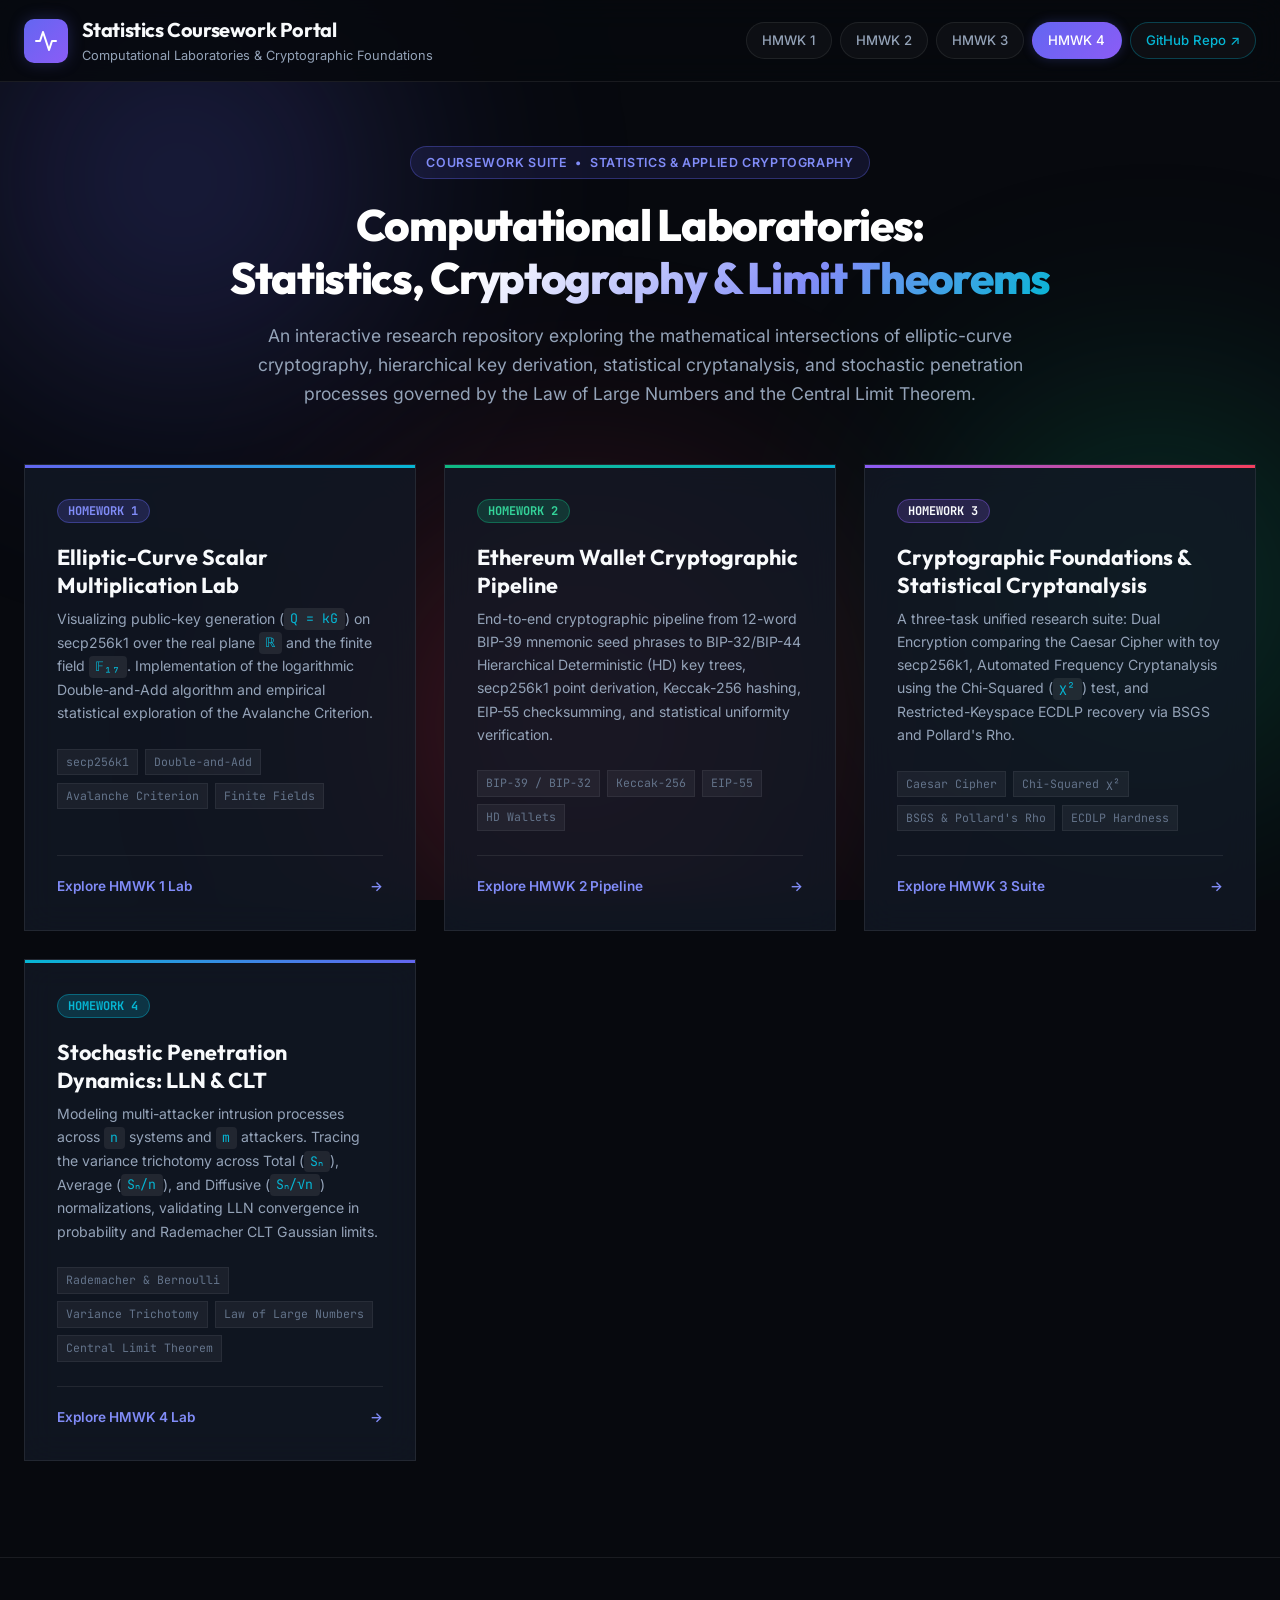
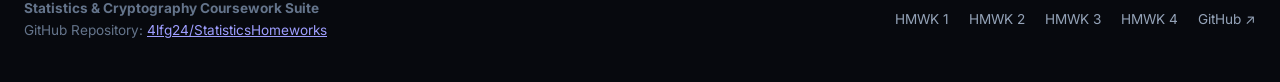
==== index.html @ ec88a66c "Add root portal index.html and HMWK4 navigation link to HMWK3" ====
<!DOCTYPE html>
<html lang="en">

<head>
  <meta charset="UTF-8">
  <meta name="viewport" content="width=device-width, initial-scale=1.0">
  <title>Statistics & Cryptography Research Suite | Homeworks Portal</title>
  <meta name="description"
    content="Unified portal for coursework in Statistics and Cryptography. Interactive laboratories exploring Elliptic-Curve Cryptography, Ethereum Wallet Key Derivation, Statistical Cryptanalysis, and Stochastic Penetration Processes (LLN & CLT).">
  <link rel="preconnect" href="https://fonts.googleapis.com">
  <link rel="preconnect" href="https://fonts.gstatic.com" crossorigin>
  <link
    href="https://fonts.googleapis.com/css2?family=Inter:wght@300;400;500;600;700&family=JetBrains+Mono:wght@400;500;600;700&family=Outfit:wght@500;600;700;800&family=Plus+Jakarta+Sans:wght@500;600;700;800&display=swap"
    rel="stylesheet">
  <link rel="stylesheet" href="HMWK3/home.css">
  <style>
    /* Specific enhancements for Root Master Hub */
    .master-badge {
      display: inline-flex;
      align-items: center;
      gap: 0.5rem;
      padding: 0.35rem 0.95rem;
      border-radius: var(--radius-full);
      background: rgba(99, 102, 241, 0.12);
      border: 1px solid var(--border-accent);
      color: var(--indigo-light);
      font-size: 0.78rem;
      font-weight: 600;
      letter-spacing: 0.05em;
      text-transform: uppercase;
      margin-bottom: 1.25rem;
    }
    .hw-badge-num {
      padding: 0.2rem 0.65rem;
      border-radius: var(--radius-full);
      font-weight: 700;
      font-size: 0.75rem;
      font-family: var(--font-mono);
      text-transform: uppercase;
    }
    .badge-hw1 { background: rgba(99, 102, 241, 0.2); color: var(--indigo-light); border: 1px solid rgba(99, 102, 241, 0.4); }
    .badge-hw2 { background: rgba(16, 185, 129, 0.2); color: var(--emerald-light); border: 1px solid rgba(16, 185, 129, 0.4); }
    .badge-hw3 { background: rgba(139, 92, 246, 0.2); color: var(--violet-light); border: 1px solid rgba(139, 92, 246, 0.4); }
    .badge-hw4 { background: rgba(6, 182, 212, 0.2); color: var(--cyan); border: 1px solid rgba(6, 182, 212, 0.4); }

    .hub-grid {
      display: grid;
      grid-template-columns: repeat(auto-fit, minmax(320px, 1fr));
      gap: 1.75rem;
      margin-top: 2rem;
    }

    .hub-card {
      background: var(--bg-card);
      backdrop-filter: blur(16px);
      -webkit-backdrop-filter: blur(16px);
      border: 1px solid var(--border-subtle);
      border-radius: var(--radius-xl);
      padding: 2rem;
      display: flex;
      flex-direction: column;
      justify-content: space-between;
      transition: all var(--transition-fast);
      position: relative;
      overflow: hidden;
      text-decoration: none;
      color: inherit;
    }

    .hub-card:hover {
      border-color: var(--border-highlight);
      transform: translateY(-4px);
      box-shadow: 0 16px 40px -10px rgba(0, 0, 0, 0.6), 0 0 25px rgba(99, 102, 241, 0.2);
    }

    .hub-card::before {
      content: '';
      position: absolute;
      top: 0;
      left: 0;
      right: 0;
      height: 3px;
    }

    .card-hw1::before { background: linear-gradient(90deg, var(--indigo) 0%, var(--cyan) 100%); }
    .card-hw2::before { background: linear-gradient(90deg, var(--emerald) 0%, var(--cyan) 100%); }
    .card-hw3::before { background: linear-gradient(90deg, var(--violet) 0%, var(--rose) 100%); }
    .card-hw4::before { background: linear-gradient(90deg, var(--cyan) 0%, var(--indigo) 100%); }

    .hub-card-header {
      margin-bottom: 1.25rem;
    }

    .hub-card-title {
      font-family: var(--font-display);
      font-size: 1.35rem;
      font-weight: 700;
      color: var(--text-main);
      margin: 0.85rem 0 0.5rem;
      line-height: 1.3;
    }

    .hub-card-desc {
      font-size: 0.88rem;
      color: var(--text-secondary);
      line-height: 1.65;
      margin-bottom: 1.5rem;
    }

    .hub-card-tags {
      display: flex;
      flex-wrap: wrap;
      gap: 0.45rem;
      margin-bottom: 1.5rem;
    }

    .hub-tag {
      font-size: 0.72rem;
      font-family: var(--font-mono);
      padding: 0.2rem 0.5rem;
      border-radius: var(--radius-xs);
      background: rgba(255, 255, 255, 0.05);
      color: var(--text-muted);
      border: 1px solid rgba(255, 255, 255, 0.06);
    }

    .hub-card-footer {
      display: flex;
      align-items: center;
      justify-content: space-between;
      padding-top: 1.25rem;
      border-top: 1px solid var(--border-subtle);
      font-size: 0.85rem;
      font-weight: 600;
      color: var(--indigo-light);
    }

    .hub-card:hover .hub-card-footer {
      color: #fff;
    }
  </style>
</head>

<body>
  <!-- Ambient Glow Background -->
  <div class="app-background">
    <div class="glow-orb orb-1"></div>
    <div class="glow-orb orb-2"></div>
    <div class="glow-orb orb-3"></div>
  </div>

  <!-- Header -->
  <header class="app-header">
    <div class="header-container">
      <a href="index.html" class="logo-group">
        <div class="logo-icon">
          <svg viewBox="0 0 24 24" fill="none" stroke="currentColor" stroke-width="2" stroke-linecap="round"
            stroke-linejoin="round">
            <polyline points="22 12 18 12 15 21 9 3 6 12 2 12"></polyline>
          </svg>
        </div>
        <div>
          <h1 class="main-title">Statistics Coursework Portal</h1>
          <p class="subtitle">Computational Laboratories & Cryptographic Foundations</p>
        </div>
      </a>

      <nav class="header-nav" aria-label="Main Navigation">
        <a href="HMWK1/index.html" class="nav-pill">HMWK 1</a>
        <a href="HMWK2/index.html" class="nav-pill">HMWK 2</a>
        <a href="HMWK3/index.html" class="nav-pill">HMWK 3</a>
        <a href="HMWK4/index.html" class="nav-pill active">HMWK 4</a>
        <a href="https://github.com/4lfg24/StatisticsHomeworks" target="_blank" rel="noopener" class="nav-pill external">GitHub Repo ↗</a>
      </nav>
    </div>
  </header>

  <main class="main-content">
    <!-- Hero Banner -->
    <section class="hero-banner">
      <div class="master-badge">
        <span>Coursework Suite</span>
        <span>•</span>
        <span>Statistics & Applied Cryptography</span>
      </div>
      <h1 class="hero-title">
        Computational Laboratories: <br>
        <span class="gradient-text">Statistics, Cryptography & Limit Theorems</span>
      </h1>
      <p class="hero-subtitle">
        An interactive research repository exploring the mathematical intersections of elliptic-curve cryptography,
        hierarchical key derivation, statistical cryptanalysis, and stochastic penetration processes governed by the Law
        of Large Numbers and the Central Limit Theorem.
      </p>
    </section>

    <!-- 4 HOMEWORKS GRID -->
    <section class="hub-grid">

      <!-- HMWK 1 -->
      <a href="HMWK1/index.html" class="hub-card card-hw1">
        <div>
          <div class="hub-card-header">
            <span class="hw-badge-num badge-hw1">Homework 1</span>
          </div>
          <h2 class="hub-card-title">Elliptic-Curve Scalar Multiplication Lab</h2>
          <p class="hub-card-desc">
            Visualizing public-key generation (<span class="code-pill">Q = kG</span>) on secp256k1 over the real plane
            <span class="code-pill">ℝ</span> and the finite field <span class="code-pill">𝔽₁₇</span>. Implementation of the
            logarithmic Double-and-Add algorithm and empirical statistical exploration of the Avalanche Criterion.
          </p>
          <div class="hub-card-tags">
            <span class="hub-tag">secp256k1</span>
            <span class="hub-tag">Double-and-Add</span>
            <span class="hub-tag">Avalanche Criterion</span>
            <span class="hub-tag">Finite Fields</span>
          </div>
        </div>
        <div class="hub-card-footer">
          <span>Explore HMWK 1 Lab</span>
          <span>→</span>
        </div>
      </a>

      <!-- HMWK 2 -->
      <a href="HMWK2/index.html" class="hub-card card-hw2">
        <div>
          <div class="hub-card-header">
            <span class="hw-badge-num badge-hw2">Homework 2</span>
          </div>
          <h2 class="hub-card-title">Ethereum Wallet Cryptographic Pipeline</h2>
          <p class="hub-card-desc">
            End-to-end cryptographic pipeline from 12-word BIP-39 mnemonic seed phrases to BIP-32/BIP-44 Hierarchical
            Deterministic (HD) key trees, secp256k1 point derivation, Keccak-256 hashing, EIP-55 checksumming, and
            statistical uniformity verification.
          </p>
          <div class="hub-card-tags">
            <span class="hub-tag">BIP-39 / BIP-32</span>
            <span class="hub-tag">Keccak-256</span>
            <span class="hub-tag">EIP-55</span>
            <span class="hub-tag">HD Wallets</span>
          </div>
        </div>
        <div class="hub-card-footer">
          <span>Explore HMWK 2 Pipeline</span>
          <span>→</span>
        </div>
      </a>

      <!-- HMWK 3 -->
      <a href="HMWK3/index.html" class="hub-card card-hw3">
        <div>
          <div class="hub-card-header">
            <span class="hw-badge-num badge-hw3">Homework 3</span>
          </div>
          <h2 class="hub-card-title">Cryptographic Foundations & Statistical Cryptanalysis</h2>
          <p class="hub-card-desc">
            A three-task unified research suite: Dual Encryption comparing the Caesar Cipher with toy secp256k1, Automated
            Frequency Cryptanalysis using the Chi-Squared (<span class="code-pill">χ²</span>) test, and Restricted-Keyspace
            ECDLP recovery via BSGS and Pollard's Rho.
          </p>
          <div class="hub-card-tags">
            <span class="hub-tag">Caesar Cipher</span>
            <span class="hub-tag">Chi-Squared χ²</span>
            <span class="hub-tag">BSGS & Pollard's Rho</span>
            <span class="hub-tag">ECDLP Hardness</span>
          </div>
        </div>
        <div class="hub-card-footer">
          <span>Explore HMWK 3 Suite</span>
          <span>→</span>
        </div>
      </a>

      <!-- HMWK 4 -->
      <a href="HMWK4/index.html" class="hub-card card-hw4">
        <div>
          <div class="hub-card-header">
            <span class="hw-badge-num badge-hw4">Homework 4</span>
          </div>
          <h2 class="hub-card-title">Stochastic Penetration Dynamics: LLN & CLT</h2>
          <p class="hub-card-desc">
            Modeling multi-attacker intrusion processes across <span class="code-pill">n</span> systems and
            <span class="code-pill">m</span> attackers. Tracing the variance trichotomy across Total (<span class="code-pill">Sₙ</span>),
            Average (<span class="code-pill">Sₙ/n</span>), and Diffusive (<span class="code-pill">Sₙ/√n</span>) normalizations,
            validating LLN convergence in probability and Rademacher CLT Gaussian limits.
          </p>
          <div class="hub-card-tags">
            <span class="hub-tag">Rademacher & Bernoulli</span>
            <span class="hub-tag">Variance Trichotomy</span>
            <span class="hub-tag">Law of Large Numbers</span>
            <span class="hub-tag">Central Limit Theorem</span>
          </div>
        </div>
        <div class="hub-card-footer">
          <span>Explore HMWK 4 Lab</span>
          <span>→</span>
        </div>
      </a>

    </section>
  </main>

  <!-- Footer -->
  <footer class="app-footer">
    <div class="footer-container">
      <div>
        <p><strong>Statistics & Cryptography Coursework Suite</strong></p>
        <p>GitHub Repository: <a href="https://github.com/4lfg24/StatisticsHomeworks" target="_blank" rel="noopener">4lfg24/StatisticsHomeworks</a></p>
      </div>
      <div class="footer-links">
        <a href="HMWK1/index.html">HMWK 1</a>
        <a href="HMWK2/index.html">HMWK 2</a>
        <a href="HMWK3/index.html">HMWK 3</a>
        <a href="HMWK4/index.html">HMWK 4</a>
        <a href="https://github.com/4lfg24/StatisticsHomeworks" target="_blank" rel="noopener">GitHub ↗</a>
      </div>
    </div>
  </footer>
</body>

</html>
---- HMWK3/home.css ----
/* ==========================================================================
   HMWK 3 — HOME PORTAL STYLESHEET
   Unified Hub for Cryptographic Tasks, Interactive Labs & Theoretical Synthesis
   ========================================================================== */

:root {
  --bg-dark: #07090e;
  --bg-primary: #0d111a;
  --bg-secondary: #131926;
  --bg-card: rgba(19, 25, 38, 0.78);
  --bg-card-hover: rgba(26, 34, 52, 0.9);
  --bg-glass: rgba(255, 255, 255, 0.03);
  --bg-input: #0f1420;

  --border-subtle: rgba(255, 255, 255, 0.08);
  --border-highlight: rgba(255, 255, 255, 0.16);
  --border-accent: rgba(99, 102, 241, 0.35);

  --indigo: #6366f1;
  --indigo-light: #818cf8;
  --indigo-glow: rgba(99, 102, 241, 0.25);

  --violet: #8b5cf6;
  --violet-glow: rgba(139, 92, 246, 0.25);

  --emerald: #10b981;
  --emerald-light: #34d399;
  --emerald-glow: rgba(16, 185, 129, 0.2);

  --cyan: #06b6d4;
  --cyan-glow: rgba(6, 182, 212, 0.2);

  --amber: #f59e0b;
  --amber-glow: rgba(245, 158, 11, 0.22);

  --rose: #f43f5e;
  --rose-glow: rgba(244, 63, 94, 0.2);

  --text-main: #f8fafc;
  --text-secondary: #94a3b8;
  --text-muted: #64748b;
  --text-code: #38bdf8;

  --font-sans: 'Inter', -apple-system, BlinkMacSystemFont, 'Segoe UI', Roboto, sans-serif;
  --font-display: 'Outfit', sans-serif;
  --font-mono: 'JetBrains Mono', monospace;

  --shadow-lg: 0 10px 30px -10px rgba(0, 0, 0, 0.5), 0 0 20px rgba(99, 102, 241, 0.1);
  --radius-sm: 6px;
  --radius-md: 10px;
  --radius-lg: 16px;
  --radius-full: 9999px;
  --transition-fast: 0.2s ease;
  --transition-normal: 0.3s cubic-bezier(0.16, 1, 0.3, 1);
}

*, *::before, *::after {
  box-sizing: border-box;
  margin: 0;
  padding: 0;
}

html {
  scroll-behavior: smooth;
  font-size: 16px;
  color-scheme: dark;
}

body {
  background-color: var(--bg-dark);
  color: var(--text-main);
  font-family: var(--font-sans);
  line-height: 1.6;
  overflow-x: hidden;
  position: relative;
  min-height: 100vh;
}

/* Background Ambient Orbs */
.app-background {
  position: fixed;
  top: 0;
  left: 0;
  width: 100vw;
  height: 100vh;
  pointer-events: none;
  z-index: 0;
  overflow: hidden;
}

.glow-orb {
  position: absolute;
  border-radius: 50%;
  filter: blur(120px);
  opacity: 0.35;
  transition: transform 8s ease-in-out;
}

.orb-1 {
  width: 600px;
  height: 600px;
  background: radial-gradient(circle, var(--indigo) 0%, transparent 70%);
  top: -120px;
  left: -120px;
}

.orb-2 {
  width: 550px;
  height: 550px;
  background: radial-gradient(circle, var(--emerald) 0%, transparent 70%);
  top: 35%;
  right: -150px;
}

.orb-3 {
  width: 650px;
  height: 650px;
  background: radial-gradient(circle, var(--rose) 0%, transparent 70%);
  bottom: -150px;
  left: 20%;
}

/* Header */
.app-header {
  position: sticky;
  top: 0;
  z-index: 100;
  background: rgba(7, 9, 14, 0.85);
  backdrop-filter: blur(16px);
  -webkit-backdrop-filter: blur(16px);
  border-bottom: 1px solid var(--border-subtle);
  padding: 0.9rem 1.5rem;
}

.header-container {
  max-width: 1380px;
  margin: 0 auto;
  display: flex;
  align-items: center;
  justify-content: space-between;
  flex-wrap: wrap;
  gap: 1rem;
}

.logo-group {
  display: flex;
  align-items: center;
  gap: 0.85rem;
  text-decoration: none;
}

.logo-icon {
  width: 44px;
  height: 44px;
  border-radius: var(--radius-md);
  background: linear-gradient(135deg, var(--indigo) 0%, var(--violet) 100%);
  display: flex;
  align-items: center;
  justify-content: center;
  color: #fff;
  box-shadow: 0 0 16px var(--indigo-glow);
}

.logo-icon svg {
  width: 24px;
  height: 24px;
}

.main-title {
  font-family: var(--font-display);
  font-size: 1.25rem;
  font-weight: 700;
  color: var(--text-main);
  letter-spacing: -0.02em;
}

.subtitle {
  font-size: 0.8rem;
  color: var(--text-secondary);
}

.header-nav {
  display: flex;
  align-items: center;
  gap: 0.5rem;
  flex-wrap: wrap;
}

.nav-pill {
  padding: 0.45rem 0.95rem;
  font-size: 0.825rem;
  font-weight: 500;
  color: var(--text-secondary);
  border-radius: var(--radius-full);
  text-decoration: none;
  background: var(--bg-glass);
  border: 1px solid var(--border-subtle);
  transition: all var(--transition-fast);
}

.nav-pill:hover {
  color: var(--text-main);
  background: rgba(255, 255, 255, 0.08);
  border-color: var(--border-highlight);
}

.nav-pill.active {
  color: #fff;
  background: linear-gradient(135deg, var(--indigo) 0%, var(--violet) 100%);
  border-color: transparent;
  box-shadow: 0 0 12px var(--indigo-glow);
}

.nav-pill.external {
  color: var(--cyan);
  border-color: rgba(6, 182, 212, 0.3);
}

.nav-pill.external:hover {
  background: rgba(6, 182, 212, 0.15);
}

/* Main Content */
.main-content {
  position: relative;
  z-index: 1;
  max-width: 1380px;
  margin: 0 auto;
  padding: 2.5rem 1.5rem 6rem;
}

/* Hero Banner */
.hero-banner {
  text-align: center;
  max-width: 950px;
  margin: 0 auto 3.5rem;
  padding: 1.5rem 1rem 0;
}

.hero-badge {
  display: inline-flex;
  align-items: center;
  gap: 0.5rem;
  padding: 0.35rem 0.9rem;
  background: rgba(99, 102, 241, 0.15);
  border: 1px solid var(--indigo-glow);
  color: var(--indigo-light);
  font-size: 0.8rem;
  font-weight: 700;
  text-transform: uppercase;
  letter-spacing: 0.08em;
  border-radius: var(--radius-full);
  margin-bottom: 1.25rem;
}

.hero-title {
  font-family: var(--font-display);
  font-size: 2.75rem;
  font-weight: 800;
  color: #fff;
  letter-spacing: -0.03em;
  line-height: 1.2;
  margin-bottom: 1rem;
}

.hero-title .gradient-text {
  background: linear-gradient(135deg, #fff 30%, var(--indigo-light) 70%, var(--cyan) 100%);
  -webkit-background-clip: text;
  -webkit-text-fill-color: transparent;
}

.hero-subtitle {
  font-size: 1.1rem;
  color: var(--text-secondary);
  line-height: 1.65;
  max-width: 820px;
  margin: 0 auto 2rem;
}

/* 3 Task Cards Grid */
.tasks-grid {
  display: grid;
  grid-template-columns: repeat(auto-fit, minmax(360px, 1fr));
  gap: 1.75rem;
  margin-bottom: 3.5rem;
}

.task-card {
  background: var(--bg-card);
  backdrop-filter: blur(14px);
  -webkit-backdrop-filter: blur(14px);
  border: 1px solid var(--border-subtle);
  border-radius: var(--radius-lg);
  padding: 2rem;
  display: flex;
  flex-direction: column;
  justify-content: space-between;
  gap: 1.5rem;
  transition: transform var(--transition-normal), border-color var(--transition-normal), box-shadow var(--transition-normal);
  position: relative;
  overflow: hidden;
}

.task-card::before {
  content: '';
  position: absolute;
  top: 0;
  left: 0;
  width: 100%;
  height: 4px;
}

.task-card.task-1::before {
  background: linear-gradient(90deg, var(--indigo) 0%, var(--amber) 100%);
}

.task-card.task-2::before {
  background: linear-gradient(90deg, var(--emerald) 0%, var(--cyan) 100%);
}

.task-card.task-3::before {
  background: linear-gradient(90deg, var(--rose) 0%, var(--violet) 100%);
}

.task-card:hover {
  transform: translateY(-4px);
  border-color: var(--border-highlight);
  box-shadow: 0 16px 36px 0 rgba(0, 0, 0, 0.45);
}

.card-top {
  display: flex;
  flex-direction: column;
  gap: 1rem;
}

.card-badge-row {
  display: flex;
  justify-content: space-between;
  align-items: center;
}

.task-tag {
  font-size: 0.72rem;
  font-weight: 700;
  text-transform: uppercase;
  letter-spacing: 0.08em;
  padding: 0.2rem 0.6rem;
  border-radius: var(--radius-full);
}

.task-tag.t1 {
  background: rgba(99, 102, 241, 0.15);
  color: var(--indigo-light);
  border: 1px solid var(--indigo-glow);
}

.task-tag.t2 {
  background: rgba(16, 185, 129, 0.15);
  color: var(--emerald-light);
  border: 1px solid var(--emerald-glow);
}

.task-tag.t3 {
  background: rgba(244, 63, 94, 0.15);
  color: var(--rose);
  border: 1px solid var(--rose-glow);
}

.card-title {
  font-family: var(--font-display);
  font-size: 1.45rem;
  font-weight: 700;
  color: #fff;
  line-height: 1.3;
}

.card-desc {
  font-size: 0.925rem;
  color: var(--text-secondary);
  line-height: 1.6;
}

.card-features-list {
  list-style: none;
  display: flex;
  flex-direction: column;
  gap: 0.5rem;
  padding-top: 0.5rem;
  border-top: 1px solid var(--border-subtle);
}

.card-features-list li {
  font-size: 0.85rem;
  color: var(--text-muted);
  display: flex;
  align-items: center;
  gap: 0.5rem;
}

.card-features-list li svg {
  width: 16px;
  height: 16px;
  flex-shrink: 0;
}

.task-1 .card-features-list li svg { color: var(--indigo-light); }
.task-2 .card-features-list li svg { color: var(--emerald-light); }
.task-3 .card-features-list li svg { color: var(--rose); }

.card-btn {
  display: inline-flex;
  align-items: center;
  justify-content: center;
  gap: 0.6rem;
  padding: 0.8rem 1.4rem;
  font-size: 0.925rem;
  font-weight: 600;
  border-radius: var(--radius-sm);
  text-decoration: none;
  transition: all var(--transition-fast);
  width: 100%;
}

.btn-t1 {
  background: linear-gradient(135deg, var(--indigo) 0%, var(--violet) 100%);
  color: #fff;
  box-shadow: 0 4px 14px var(--indigo-glow);
}
.btn-t1:hover { box-shadow: 0 6px 20px var(--indigo-glow); }

.btn-t2 {
  background: linear-gradient(135deg, var(--emerald) 0%, var(--cyan) 100%);
  color: #fff;
  box-shadow: 0 4px 14px var(--emerald-glow);
}
.btn-t2:hover { box-shadow: 0 6px 20px var(--emerald-glow); }

.btn-t3 {
  background: linear-gradient(135deg, var(--rose) 0%, var(--violet) 100%);
  color: #fff;
  box-shadow: 0 4px 14px var(--rose-glow);
}
.btn-t3:hover { box-shadow: 0 6px 20px var(--rose-glow); }

/* Comparative Matrix Section */
.app-section {
  background: var(--bg-card);
  backdrop-filter: blur(12px);
  -webkit-backdrop-filter: blur(12px);
  border: 1px solid var(--border-subtle);
  border-radius: var(--radius-lg);
  padding: 2rem;
  margin-bottom: 2.5rem;
  box-shadow: 0 8px 32px 0 rgba(0, 0, 0, 0.36);
}

.section-header {
  margin-bottom: 1.5rem;
}

.section-tag {
  display: inline-block;
  font-size: 0.72rem;
  font-weight: 700;
  text-transform: uppercase;
  letter-spacing: 0.08em;
  color: var(--indigo-light);
  margin-bottom: 0.3rem;
}

.section-title {
  font-family: var(--font-display);
  font-size: 1.5rem;
  font-weight: 700;
  color: var(--text-main);
  letter-spacing: -0.01em;
  margin-bottom: 0.4rem;
}

.section-desc {
  font-size: 0.925rem;
  color: var(--text-secondary);
  max-width: 950px;
}

.matrix-table-wrapper {
  overflow-x: auto;
  border: 1px solid var(--border-subtle);
  border-radius: var(--radius-md);
}

.matrix-table {
  width: 100%;
  border-collapse: collapse;
  font-size: 0.9rem;
}

.matrix-table th {
  background: var(--bg-secondary);
  padding: 1rem 1.25rem;
  text-align: left;
  font-family: var(--font-display);
  color: #fff;
  border-bottom: 1px solid var(--border-subtle);
}

.matrix-table td {
  padding: 0.9rem 1.25rem;
  border-bottom: 1px solid var(--border-subtle);
  background: var(--bg-primary);
  color: var(--text-secondary);
  line-height: 1.55;
  vertical-align: top;
}

.matrix-table tr:hover td {
  background: rgba(255, 255, 255, 0.02);
}

.matrix-table td strong {
  color: #fff;
}

.code-pill {
  font-family: var(--font-mono);
  background: rgba(255, 255, 255, 0.08);
  padding: 0.15rem 0.4rem;
  border-radius: 4px;
  font-size: 0.825rem;
  color: var(--cyan);
}

/* Footer */
.app-footer {
  border-top: 1px solid var(--border-subtle);
  background: var(--bg-dark);
  padding: 2.5rem 1.5rem;
  color: var(--text-muted);
  font-size: 0.85rem;
}

.footer-container {
  max-width: 1380px;
  margin: 0 auto;
  display: flex;
  justify-content: space-between;
  align-items: center;
  flex-wrap: wrap;
  gap: 1rem;
}

.footer-links {
  display: flex;
  gap: 1.25rem;
}

.footer-links a {
  color: var(--text-secondary);
  text-decoration: none;
  transition: color var(--transition-fast);
}

.footer-links a:hover {
  color: var(--indigo-light);
}
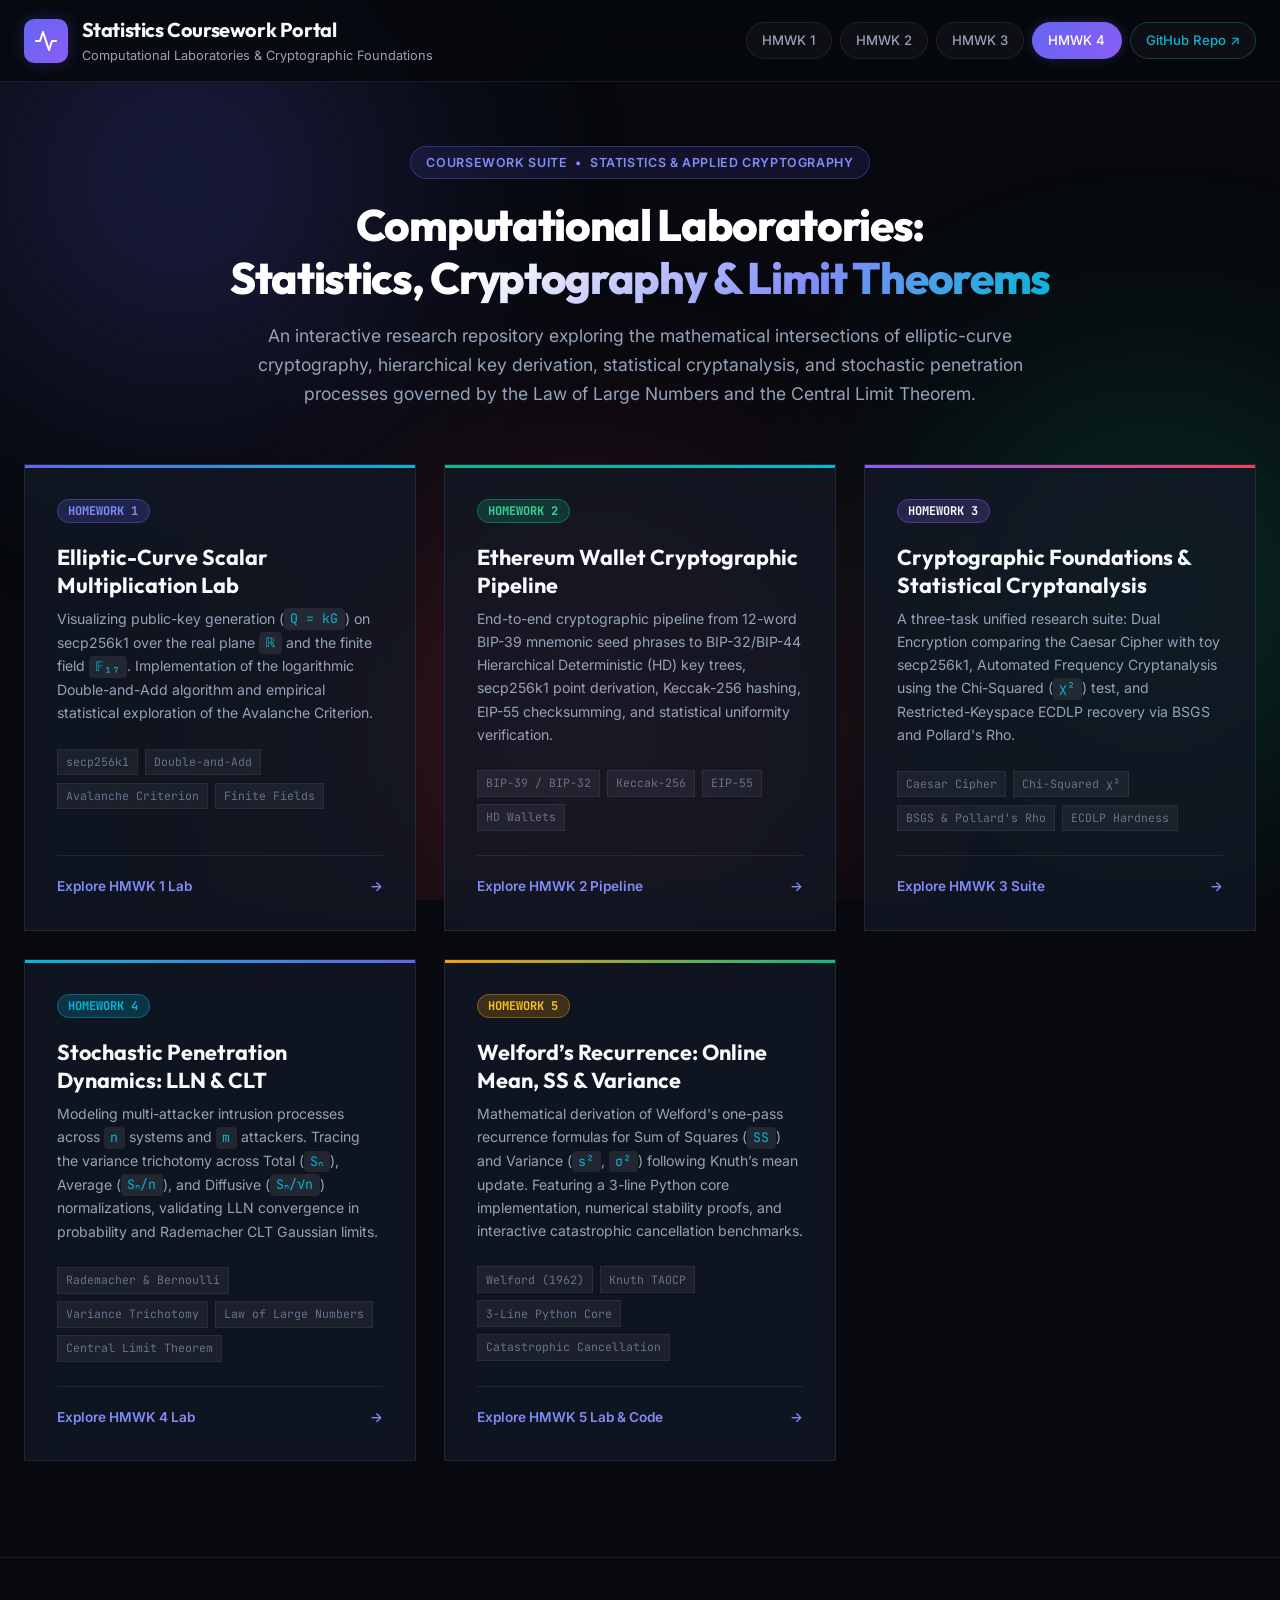
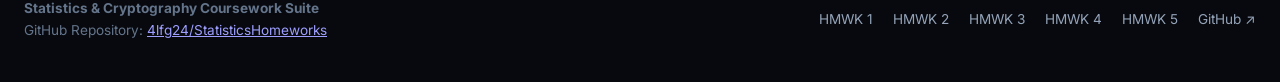
==== commit 3a5d37da: "HMWK5 first part" ====
--- a/index.html
+++ b/index.html
@@ -42,6 +42,7 @@
     .badge-hw2 { background: rgba(16, 185, 129, 0.2); color: var(--emerald-light); border: 1px solid rgba(16, 185, 129, 0.4); }
     .badge-hw3 { background: rgba(139, 92, 246, 0.2); color: var(--violet-light); border: 1px solid rgba(139, 92, 246, 0.4); }
     .badge-hw4 { background: rgba(6, 182, 212, 0.2); color: var(--cyan); border: 1px solid rgba(6, 182, 212, 0.4); }
+    .badge-hw5 { background: rgba(245, 158, 11, 0.2); color: #fbbf24; border: 1px solid rgba(245, 158, 11, 0.4); }
 
     .hub-grid {
       display: grid;
@@ -86,6 +87,7 @@
     .card-hw2::before { background: linear-gradient(90deg, var(--emerald) 0%, var(--cyan) 100%); }
     .card-hw3::before { background: linear-gradient(90deg, var(--violet) 0%, var(--rose) 100%); }
     .card-hw4::before { background: linear-gradient(90deg, var(--cyan) 0%, var(--indigo) 100%); }
+    .card-hw5::before { background: linear-gradient(90deg, #f59e0b 0%, #10b981 100%); }
 
     .hub-card-header {
       margin-bottom: 1.25rem;
@@ -298,6 +300,31 @@
         </div>
       </a>
 
+      <!-- HMWK 5 -->
+      <a href="HMWK5/index.html" class="hub-card card-hw5">
+        <div>
+          <div class="hub-card-header">
+            <span class="hw-badge-num badge-hw5">Homework 5</span>
+          </div>
+          <h2 class="hub-card-title">Welford’s Recurrence: Online Mean, SS & Variance</h2>
+          <p class="hub-card-desc">
+            Mathematical derivation of Welford's one-pass recurrence formulas for Sum of Squares (<span class="code-pill">SS</span>)
+            and Variance (<span class="code-pill">s²</span>, <span class="code-pill">σ²</span>) following Knuth’s mean update.
+            Featuring a 3-line Python core implementation, numerical stability proofs, and interactive catastrophic cancellation benchmarks.
+          </p>
+          <div class="hub-card-tags">
+            <span class="hub-tag">Welford (1962)</span>
+            <span class="hub-tag">Knuth TAOCP</span>
+            <span class="hub-tag">3-Line Python Core</span>
+            <span class="hub-tag">Catastrophic Cancellation</span>
+          </div>
+        </div>
+        <div class="hub-card-footer">
+          <span>Explore HMWK 5 Lab & Code</span>
+          <span>→</span>
+        </div>
+      </a>
+
     </section>
   </main>
 
@@ -313,6 +340,7 @@
         <a href="HMWK2/index.html">HMWK 2</a>
         <a href="HMWK3/index.html">HMWK 3</a>
         <a href="HMWK4/index.html">HMWK 4</a>
+        <a href="HMWK5/index.html">HMWK 5</a>
         <a href="https://github.com/4lfg24/StatisticsHomeworks" target="_blank" rel="noopener">GitHub ↗</a>
       </div>
     </div>
